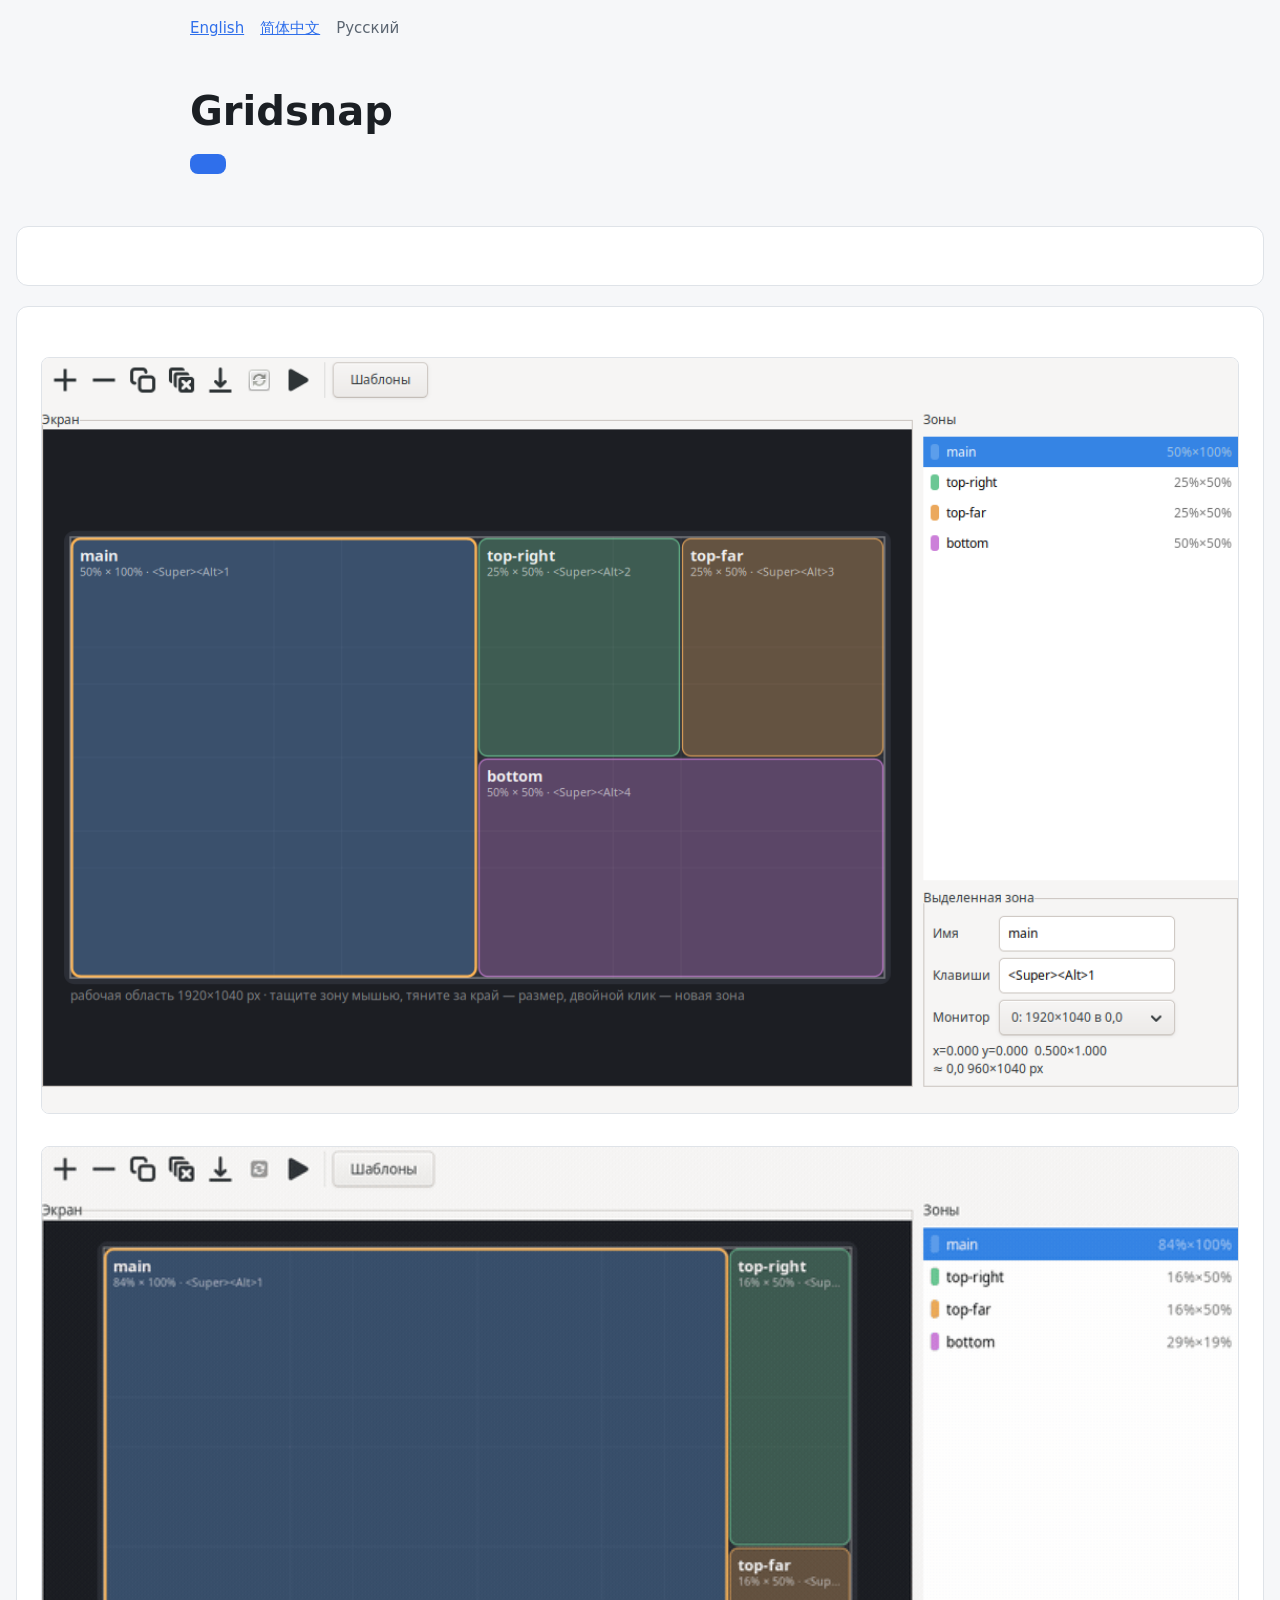
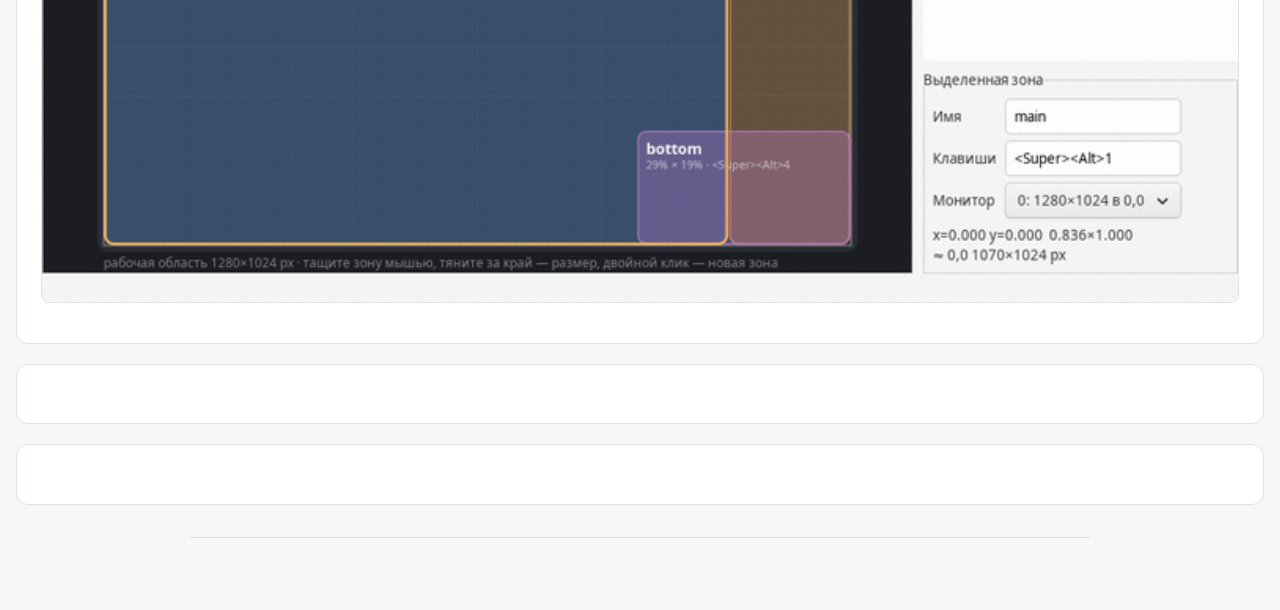
==== site/index.ru.html @ 7f979316 "Зафиксировать каркас трёх языков: README, сайт, тесты и публикация" ====
<!DOCTYPE html>
<html lang="ru">
<head>
<meta charset="utf-8">
<meta name="viewport" content="width=device-width, initial-scale=1">
<title>Gridsnap — зоны окон для Cinnamon (X11)</title>
<meta name="description" content="Визуальный редактор зон и раскладчик окон для Cinnamon на X11: своя сетка, окно в зону по клавише, вкладки в зоне, горячие края, действия.">
<link rel="stylesheet" href="style.css">
</head>
<body>
<nav id="lang" aria-label="Language">
<a href="index.html">English</a>
<a href="index.zh.html">简体中文</a>
<span class="current" aria-current="page">Русский</span>
</nav>
<header id="top">
<h1>Gridsnap</h1>
<p class="tagline"><!-- translate --></p>
<p><a class="button" href="#install"><!-- translate --></a></p>
</header>
<section id="features">
<h2><!-- translate --></h2>
<!-- translate -->
</section>
<section id="screenshots">
<h2><!-- translate --></h2>
<img class="shot" src="assets/editor.png" alt="Редактор сетки">
<img class="shot" src="assets/demo.gif" alt="Редактор ставит окно в зону">
</section>
<section id="install">
<h2><!-- translate --></h2>
<!-- translate -->
</section>
<section id="docs">
<h2><!-- translate --></h2>
<!-- translate -->
</section>
<footer><!-- translate --></footer>
</body>
</html>
---- site/style.css ----
/* Стиль страницы сайта GridSnap: один файл на три языка, без сборки и внешних ресурсов. */
:root {
    --bg: #f6f7f9;
    --card: #ffffff;
    --text: #1b1f24;
    --muted: #5c6672;
    --line: #dfe3e8;
    --accent: #2f6feb;
    --code-bg: #f0f2f5;
}

@media (prefers-color-scheme: dark) {
    :root {
        --bg: #14171c;
        --card: #1b1f26;
        --text: #e7eaee;
        --muted: #a2acb9;
        --line: #2b3138;
        --accent: #6fa1ff;
        --code-bg: #222831;
    }
}

* { box-sizing: border-box; }

body {
    margin: 0;
    padding: 0 16px 64px;
    background: var(--bg);
    color: var(--text);
    font: 16px/1.6 system-ui, -apple-system, "Segoe UI", Roboto, "Noto Sans", sans-serif;
}

main, nav, header, footer { max-width: 900px; margin: 0 auto; }

nav#lang {
    display: flex;
    gap: 16px;
    padding: 16px 0;
    font-size: 15px;
}

nav#lang .current { color: var(--muted); }

header#top { padding: 32px 0 8px; }

h1 { font-size: 40px; line-height: 1.15; margin: 0 0 8px; }

.tagline { font-size: 20px; color: var(--muted); margin: 0 0 20px; }

.button {
    display: inline-block;
    padding: 10px 18px;
    border-radius: 8px;
    background: var(--accent);
    color: #fff;
    text-decoration: none;
    font-weight: 600;
}

section {
    background: var(--card);
    border: 1px solid var(--line);
    border-radius: 12px;
    padding: 20px 24px;
    margin: 20px 0;
}

section h2 { margin-top: 0; font-size: 22px; }

ul { padding-left: 22px; }

li { margin: 6px 0; }

a { color: var(--accent); }

.shot { width: 100%; border: 1px solid var(--line); border-radius: 8px; margin: 12px 0; }

pre {
    background: var(--code-bg);
    border-radius: 8px;
    padding: 12px 14px;
    overflow-x: auto;
}

code { font-family: ui-monospace, SFMono-Regular, Menlo, Consolas, monospace; font-size: 14px; }

footer {
    color: var(--muted);
    font-size: 14px;
    padding-top: 8px;
    border-top: 1px solid var(--line);
    margin-top: 32px;
}
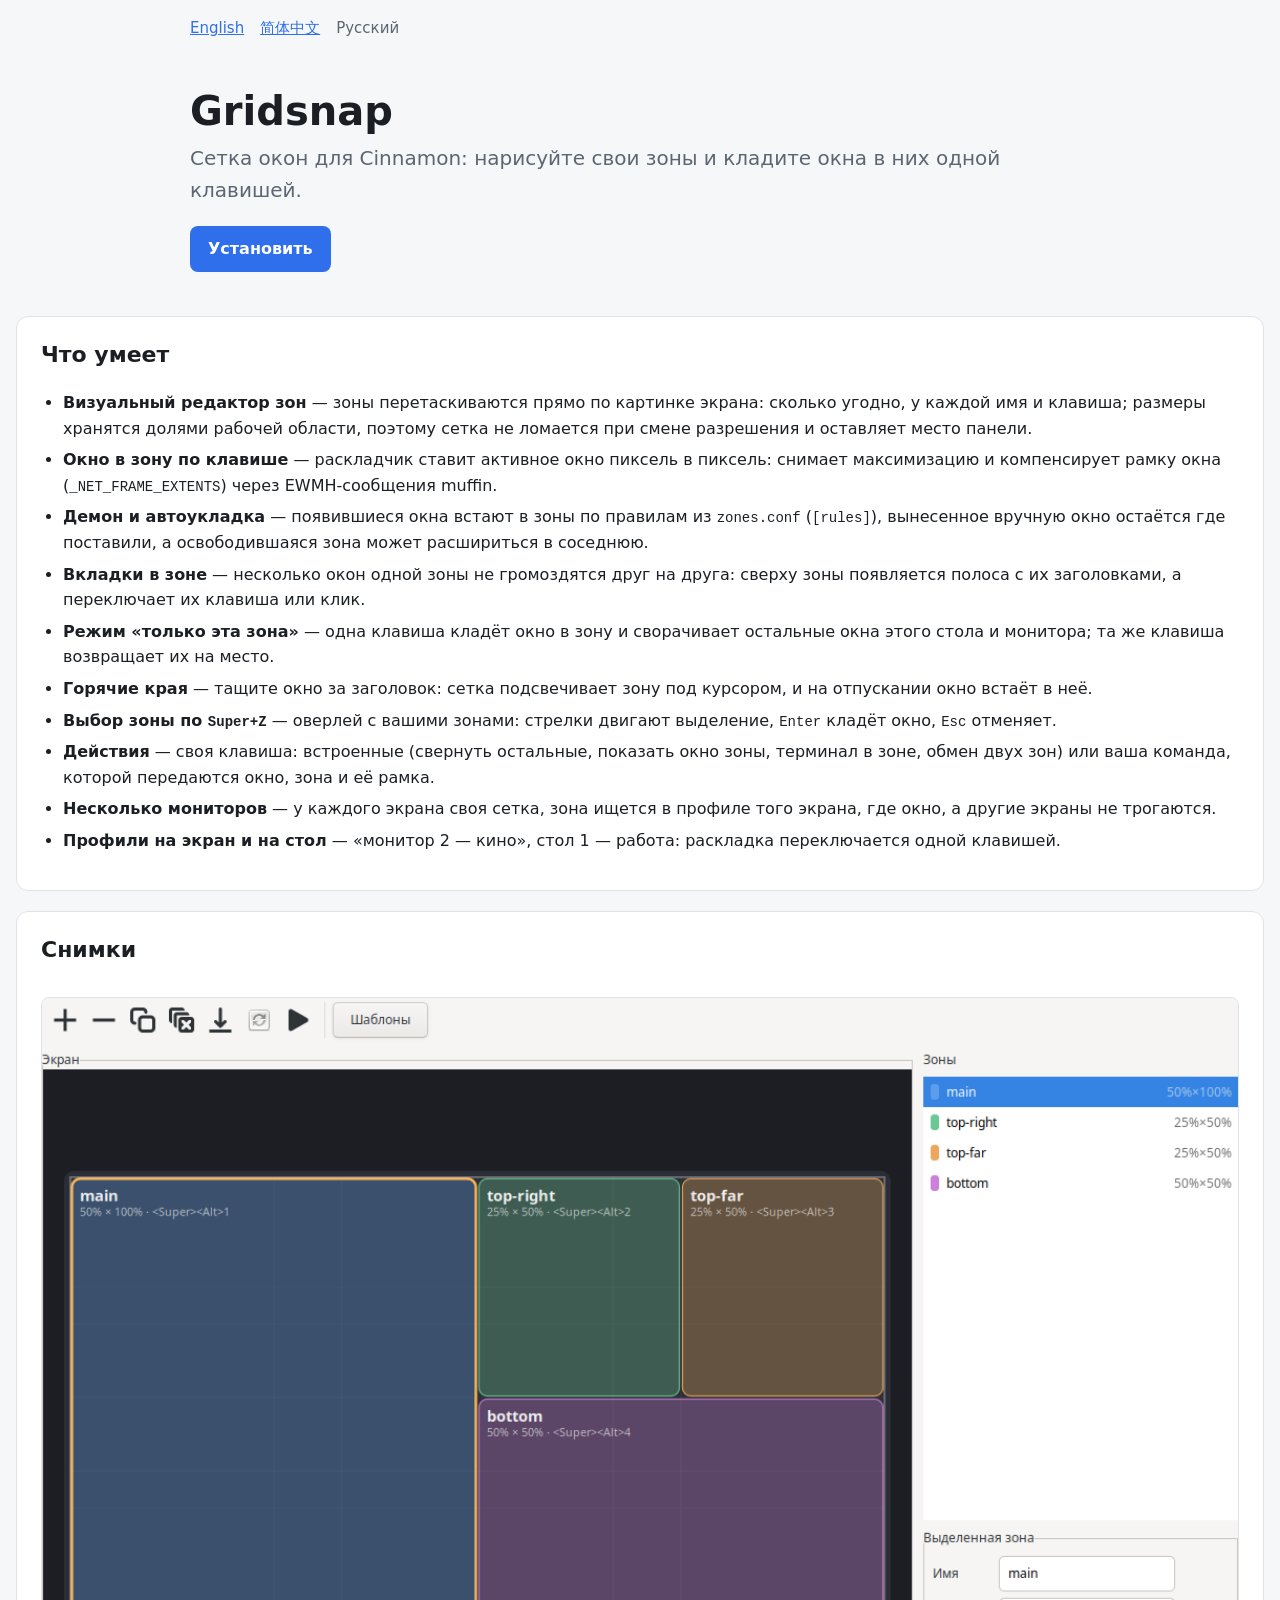
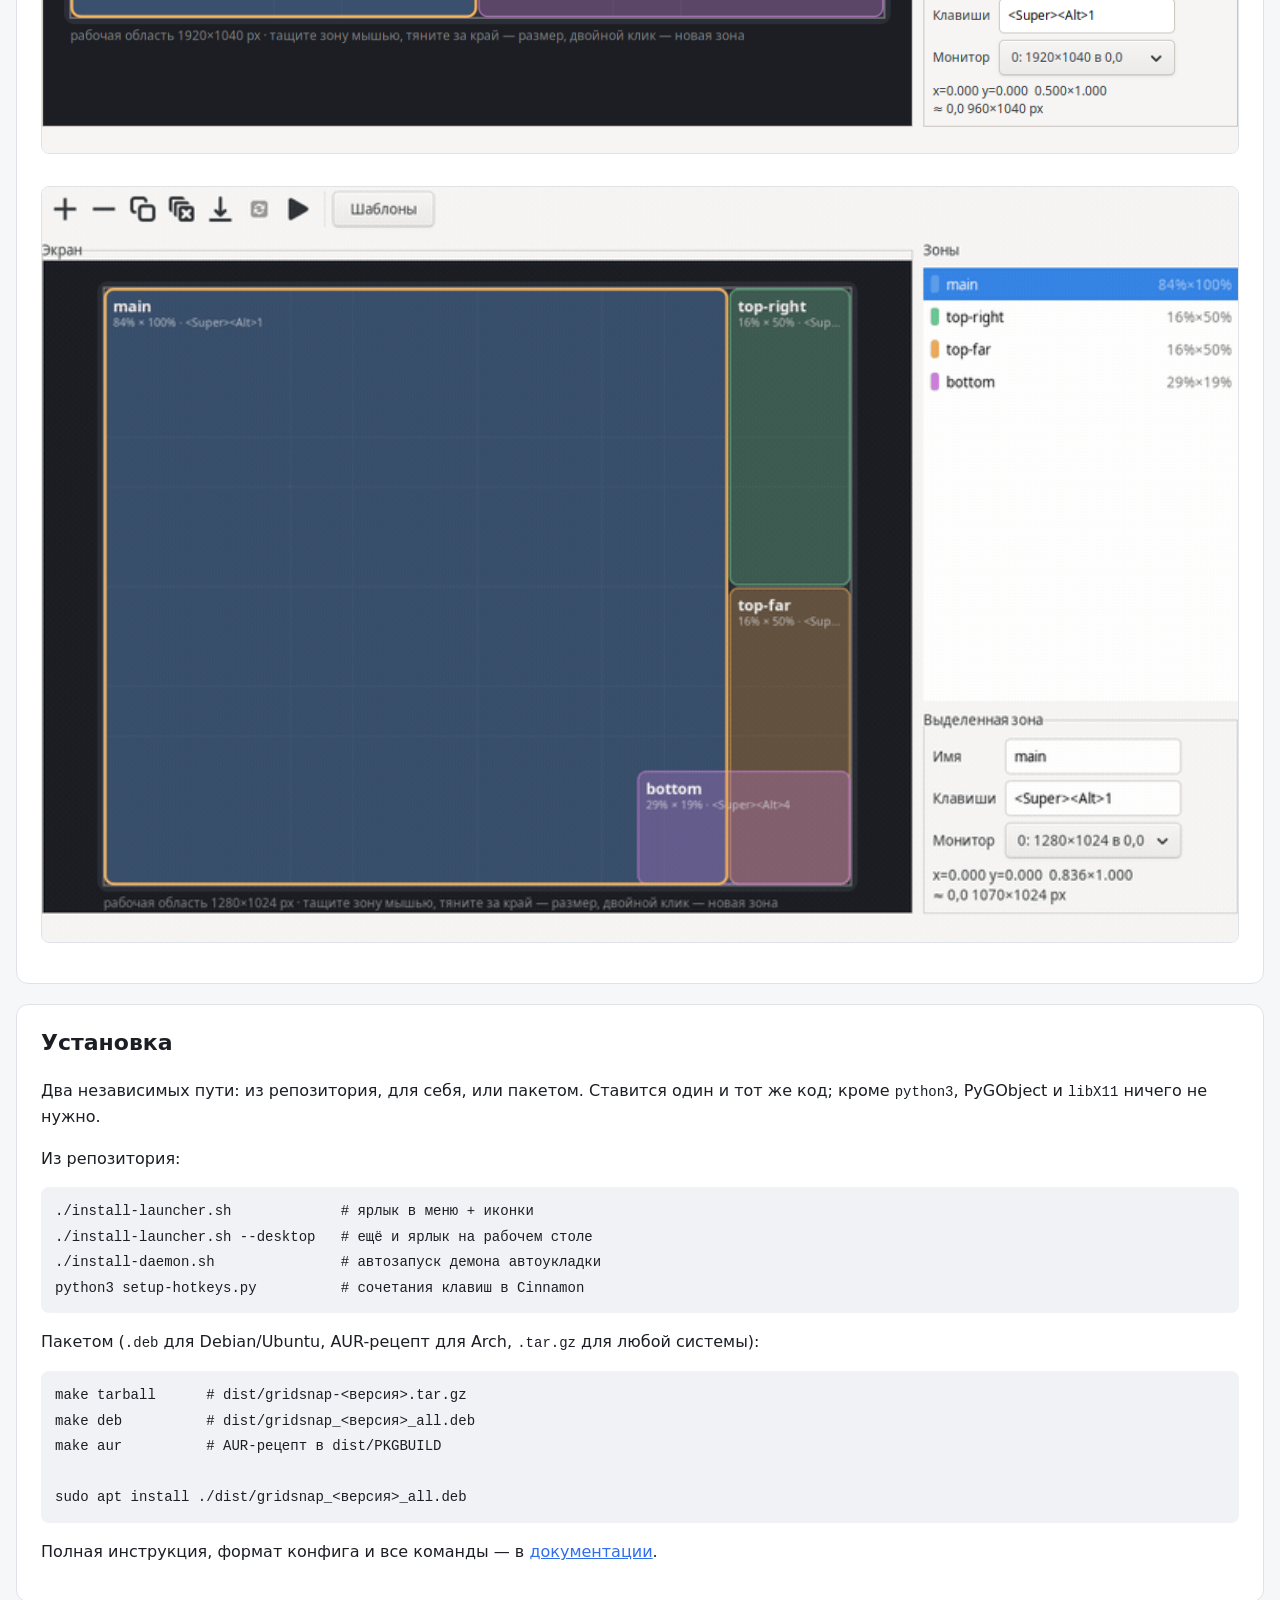
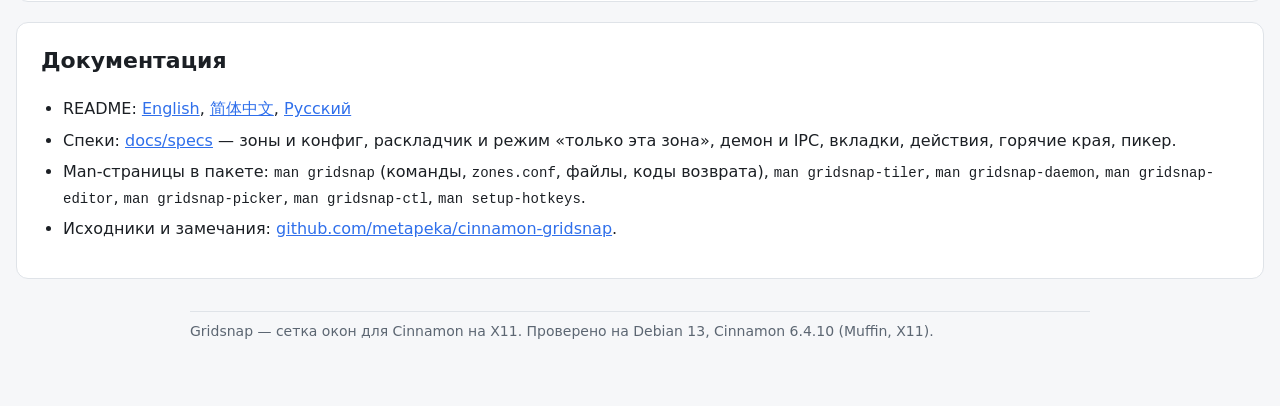
==== commit 05fd1b69: "Заполнить русскую страницу сайта" ====
--- a/site/index.ru.html
+++ b/site/index.ru.html
@@ -8,33 +8,66 @@
 <link rel="stylesheet" href="style.css">
 </head>
 <body>
-<nav id="lang" aria-label="Language">
+<nav id="lang" aria-label="Язык">
 <a href="index.html">English</a>
 <a href="index.zh.html">简体中文</a>
 <span class="current" aria-current="page">Русский</span>
 </nav>
 <header id="top">
 <h1>Gridsnap</h1>
-<p class="tagline"><!-- translate --></p>
-<p><a class="button" href="#install"><!-- translate --></a></p>
+<p class="tagline">Сетка окон для Cinnamon: нарисуйте свои зоны и кладите окна в них одной клавишей.</p>
+<p><a class="button" href="#install">Установить</a></p>
 </header>
 <section id="features">
-<h2><!-- translate --></h2>
-<!-- translate -->
+<h2>Что умеет</h2>
+<ul>
+<li><strong>Визуальный редактор зон</strong> — зоны перетаскиваются прямо по картинке экрана: сколько угодно, у каждой имя и клавиша; размеры хранятся долями рабочей области, поэтому сетка не ломается при смене разрешения и оставляет место панели.</li>
+<li><strong>Окно в зону по клавише</strong> — раскладчик ставит активное окно пиксель в пиксель: снимает максимизацию и компенсирует рамку окна (<code>_NET_FRAME_EXTENTS</code>) через EWMH-сообщения muffin.</li>
+<li><strong>Демон и автоукладка</strong> — появившиеся окна встают в зоны по правилам из <code>zones.conf</code> (<code>[rules]</code>), вынесенное вручную окно остаётся где поставили, а освободившаяся зона может расшириться в соседнюю.</li>
+<li><strong>Вкладки в зоне</strong> — несколько окон одной зоны не громоздятся друг на друга: сверху зоны появляется полоса с их заголовками, а переключает их клавиша или клик.</li>
+<li><strong>Режим «только эта зона»</strong> — одна клавиша кладёт окно в зону и сворачивает остальные окна этого стола и монитора; та же клавиша возвращает их на место.</li>
+<li><strong>Горячие края</strong> — тащите окно за заголовок: сетка подсвечивает зону под курсором, и на отпускании окно встаёт в неё.</li>
+<li><strong>Выбор зоны по <code>Super+Z</code></strong> — оверлей с вашими зонами: стрелки двигают выделение, <code>Enter</code> кладёт окно, <code>Esc</code> отменяет.</li>
+<li><strong>Действия</strong> — своя клавиша: встроенные (свернуть остальные, показать окно зоны, терминал в зоне, обмен двух зон) или ваша команда, которой передаются окно, зона и её рамка.</li>
+<li><strong>Несколько мониторов</strong> — у каждого экрана своя сетка, зона ищется в профиле того экрана, где окно, а другие экраны не трогаются.</li>
+<li><strong>Профили на экран и на стол</strong> — «монитор 2 — кино», стол 1 — работа: раскладка переключается одной клавишей.</li>
+</ul>
 </section>
 <section id="screenshots">
-<h2><!-- translate --></h2>
-<img class="shot" src="assets/editor.png" alt="Редактор сетки">
+<h2>Снимки</h2>
+<img class="shot" src="assets/editor.png" alt="Редактор зон: экран с зонами и список зон справа">
 <img class="shot" src="assets/demo.gif" alt="Редактор ставит окно в зону">
 </section>
 <section id="install">
-<h2><!-- translate --></h2>
-<!-- translate -->
+<h2>Установка</h2>
+<p>Два независимых пути: из репозитория, для себя, или пакетом. Ставится один и тот же код; кроме <code>python3</code>, PyGObject и <code>libX11</code> ничего не нужно.</p>
+<p>Из репозитория:</p>
+<pre><code>./install-launcher.sh             # ярлык в меню + иконки
+./install-launcher.sh --desktop   # ещё и ярлык на рабочем столе
+./install-daemon.sh               # автозапуск демона автоукладки
+python3 setup-hotkeys.py          # сочетания клавиш в Cinnamon</code></pre>
+<p>Пакетом (<code>.deb</code> для Debian/Ubuntu, AUR-рецепт для Arch, <code>.tar.gz</code> для любой системы):</p>
+<pre><code>make tarball      # dist/gridsnap-&lt;версия&gt;.tar.gz
+make deb          # dist/gridsnap_&lt;версия&gt;_all.deb
+make aur          # AUR-рецепт в dist/PKGBUILD
+
+sudo apt install ./dist/gridsnap_&lt;версия&gt;_all.deb</code></pre>
+<p>Полная инструкция, формат конфига и все команды — в <a href="#docs">документации</a>.</p>
 </section>
 <section id="docs">
-<h2><!-- translate --></h2>
-<!-- translate -->
+<h2>Документация</h2>
+<ul>
+<li>README: <a href="https://github.com/metapeka/cinnamon-gridsnap/blob/main/README.md">English</a>,
+<a href="https://github.com/metapeka/cinnamon-gridsnap/blob/main/README.zh.md">简体中文</a>,
+<a href="https://github.com/metapeka/cinnamon-gridsnap/blob/main/README.ru.md">Русский</a></li>
+<li>Спеки: <a href="https://github.com/metapeka/cinnamon-gridsnap/tree/main/docs/specs">docs/specs</a> —
+зоны и конфиг, раскладчик и режим «только эта зона», демон и IPC, вкладки, действия, горячие края, пикер.</li>
+<li>Man-страницы в пакете: <code>man gridsnap</code> (команды, <code>zones.conf</code>, файлы, коды возврата),
+<code>man gridsnap-tiler</code>, <code>man gridsnap-daemon</code>, <code>man gridsnap-editor</code>,
+<code>man gridsnap-picker</code>, <code>man gridsnap-ctl</code>, <code>man setup-hotkeys</code>.</li>
+<li>Исходники и замечания: <a href="https://github.com/metapeka/cinnamon-gridsnap">github.com/metapeka/cinnamon-gridsnap</a>.</li>
+</ul>
 </section>
-<footer><!-- translate --></footer>
+<footer>Gridsnap — сетка окон для Cinnamon на X11. Проверено на Debian 13, Cinnamon 6.4.10 (Muffin, X11).</footer>
 </body>
 </html>
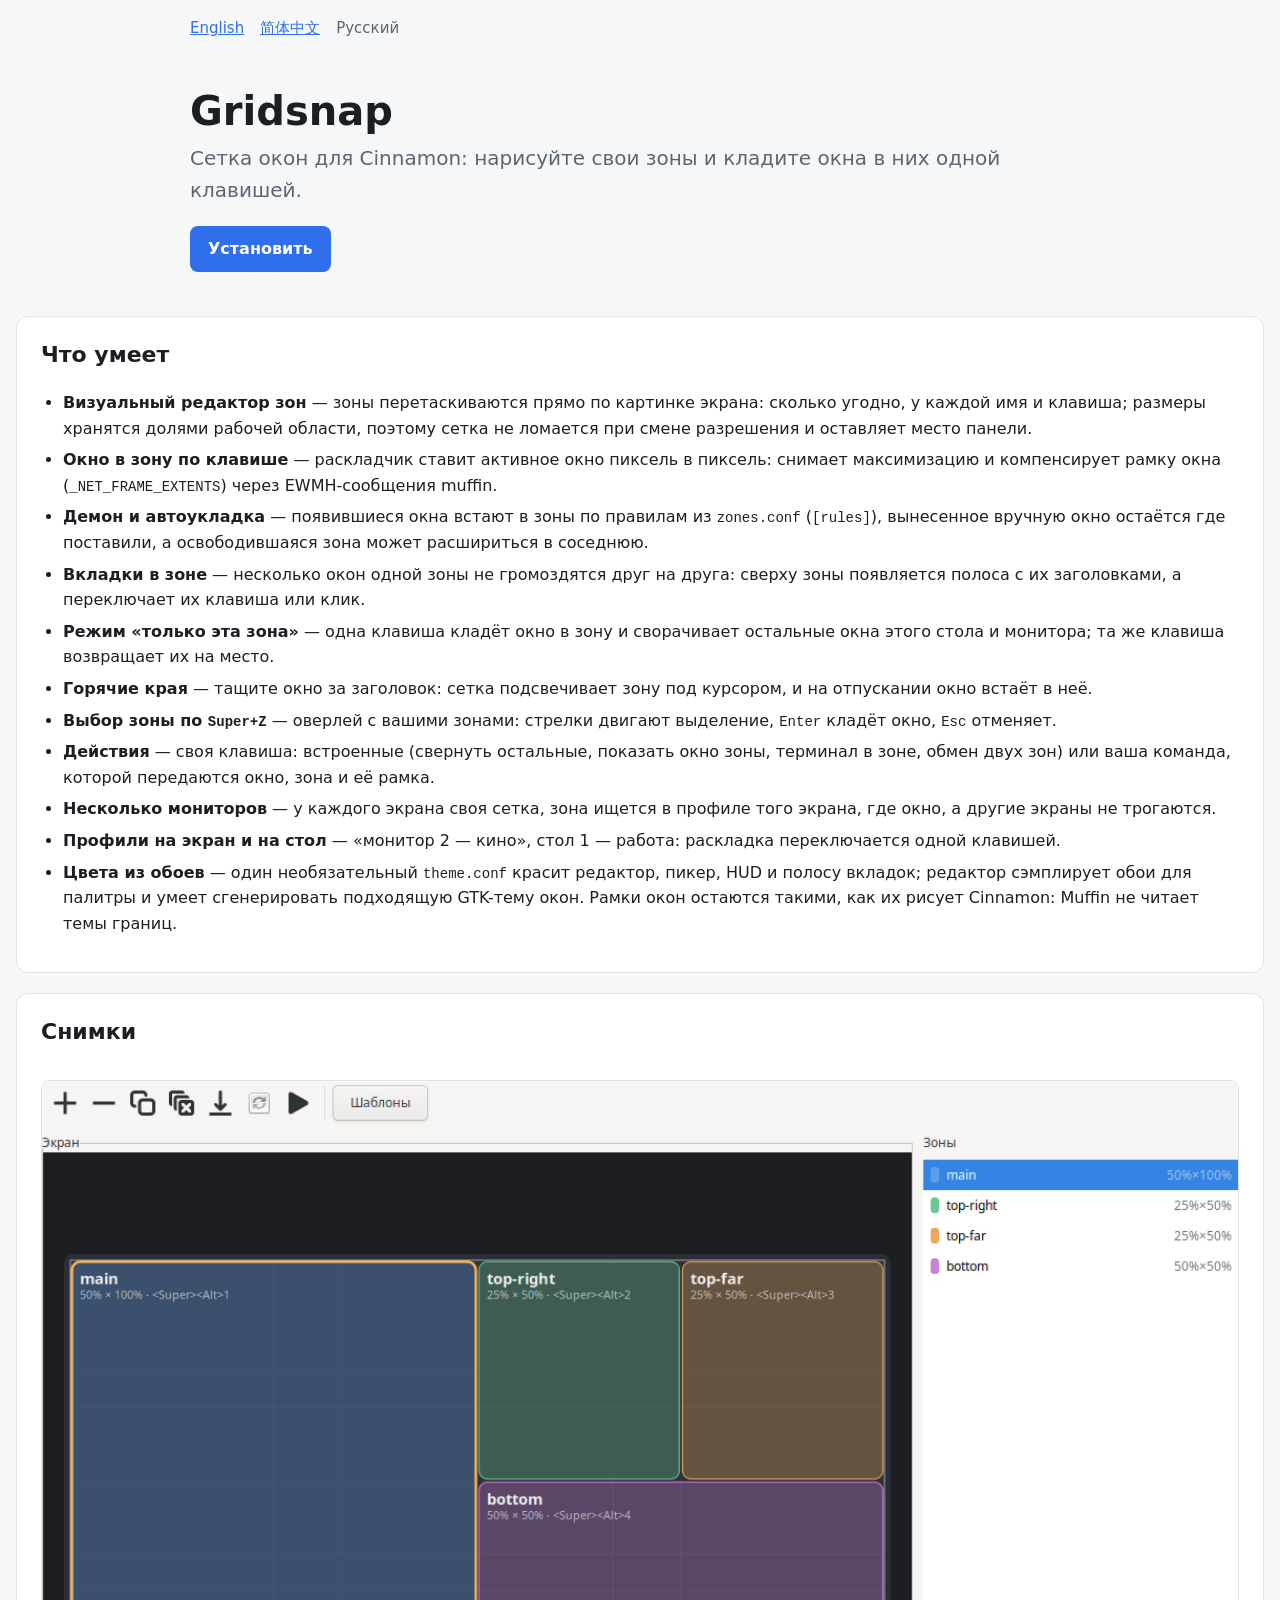
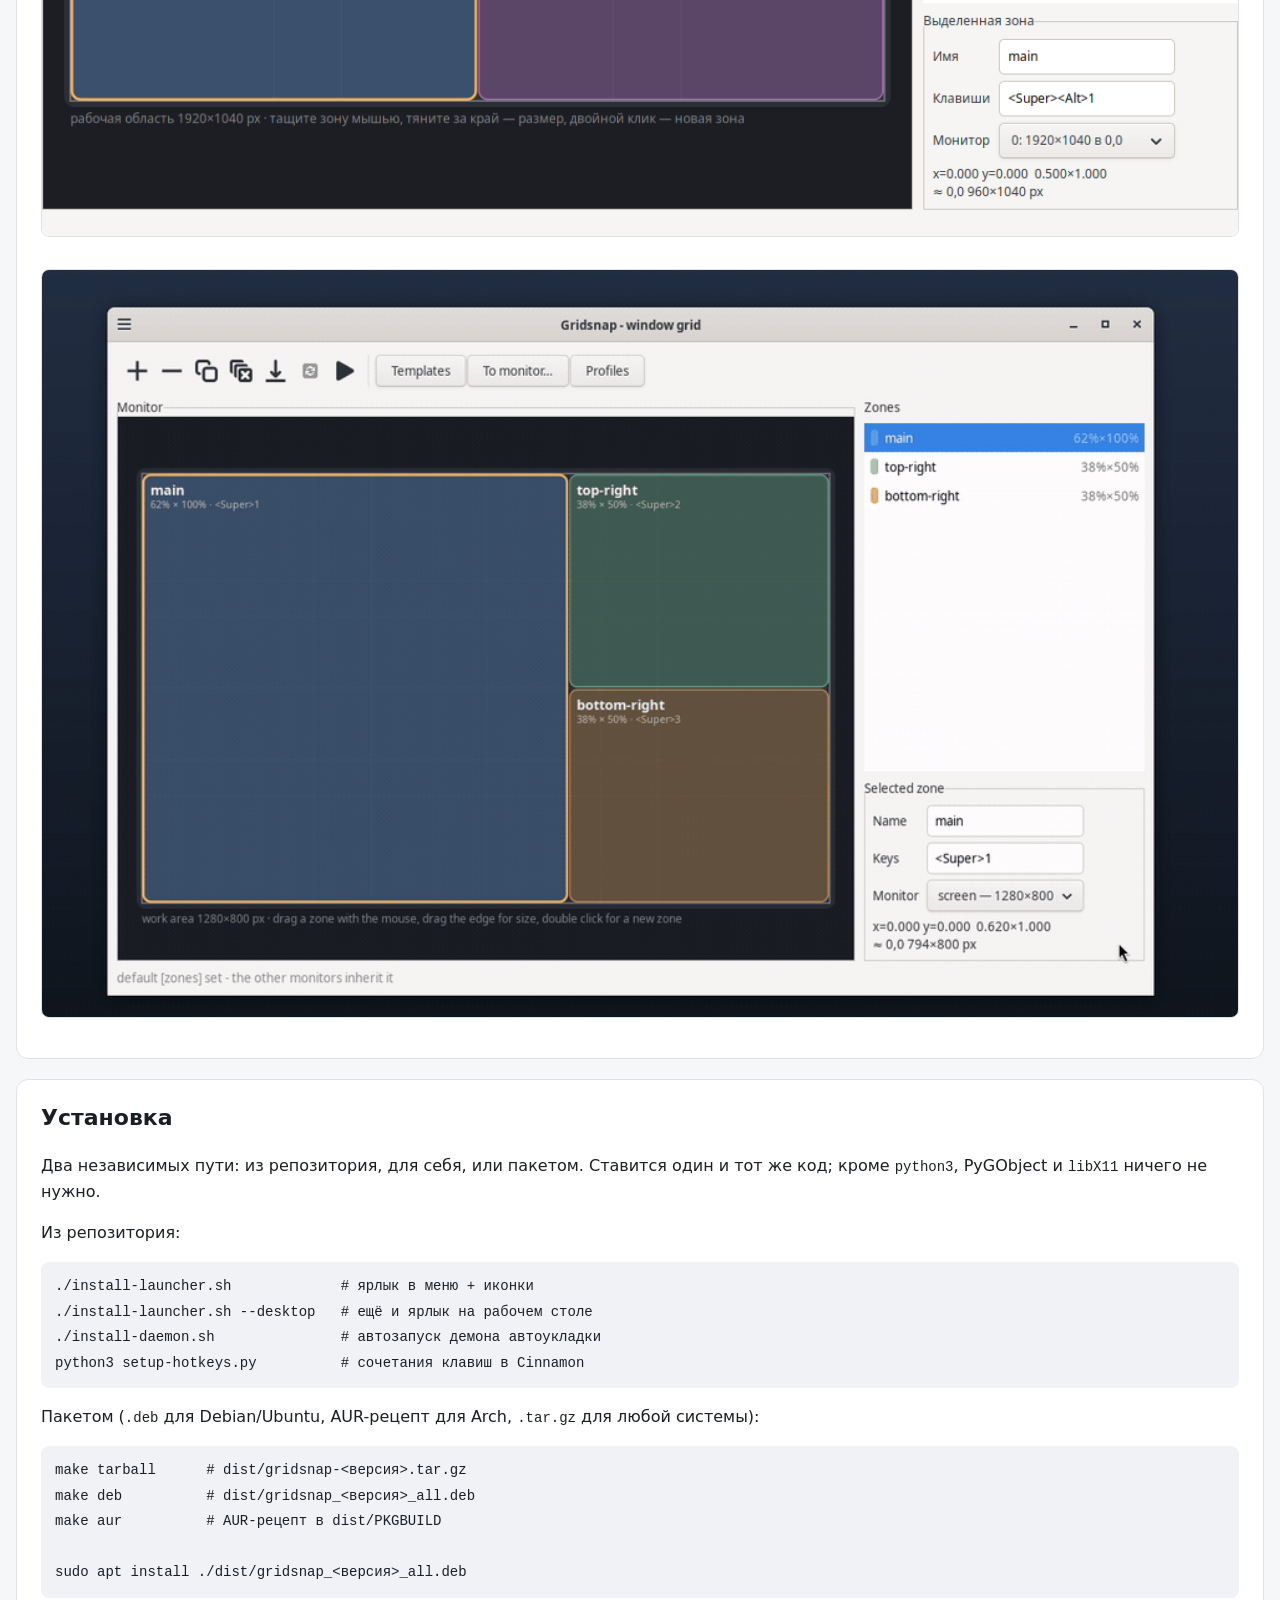
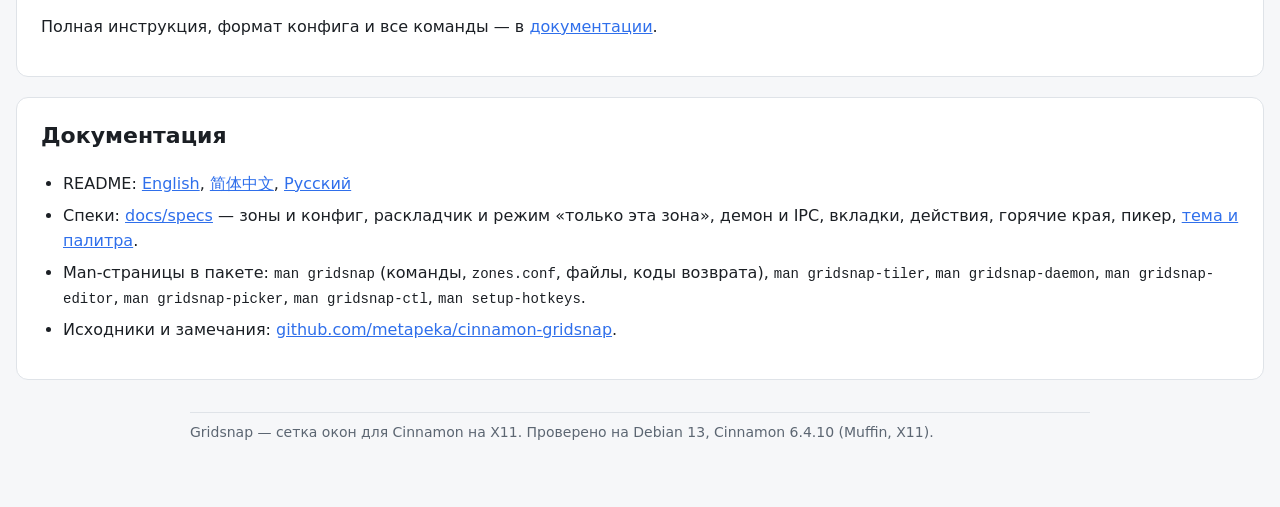
==== commit 7f8201d3: "Bring the documents up to the theme track" ====
--- a/site/index.ru.html
+++ b/site/index.ru.html
@@ -31,6 +31,7 @@
 <li><strong>Действия</strong> — своя клавиша: встроенные (свернуть остальные, показать окно зоны, терминал в зоне, обмен двух зон) или ваша команда, которой передаются окно, зона и её рамка.</li>
 <li><strong>Несколько мониторов</strong> — у каждого экрана своя сетка, зона ищется в профиле того экрана, где окно, а другие экраны не трогаются.</li>
 <li><strong>Профили на экран и на стол</strong> — «монитор 2 — кино», стол 1 — работа: раскладка переключается одной клавишей.</li>
+<li><strong>Цвета из обоев</strong> — один необязательный <code>theme.conf</code> красит редактор, пикер, HUD и полосу вкладок; редактор сэмплирует обои для палитры и умеет сгенерировать подходящую GTK-тему окон. Рамки окон остаются такими, как их рисует Cinnamon: Muffin не читает темы границ.</li>
 </ul>
 </section>
 <section id="screenshots">
@@ -61,7 +62,8 @@
 <a href="https://github.com/metapeka/cinnamon-gridsnap/blob/main/README.zh.md">简体中文</a>,
 <a href="https://github.com/metapeka/cinnamon-gridsnap/blob/main/README.ru.md">Русский</a></li>
 <li>Спеки: <a href="https://github.com/metapeka/cinnamon-gridsnap/tree/main/docs/specs">docs/specs</a> —
-зоны и конфиг, раскладчик и режим «только эта зона», демон и IPC, вкладки, действия, горячие края, пикер.</li>
+зоны и конфиг, раскладчик и режим «только эта зона», демон и IPC, вкладки, действия, горячие края,
+пикер, <a href="https://github.com/metapeka/cinnamon-gridsnap/blob/main/docs/specs/theme.md">тема и палитра</a>.</li>
 <li>Man-страницы в пакете: <code>man gridsnap</code> (команды, <code>zones.conf</code>, файлы, коды возврата),
 <code>man gridsnap-tiler</code>, <code>man gridsnap-daemon</code>, <code>man gridsnap-editor</code>,
 <code>man gridsnap-picker</code>, <code>man gridsnap-ctl</code>, <code>man setup-hotkeys</code>.</li>
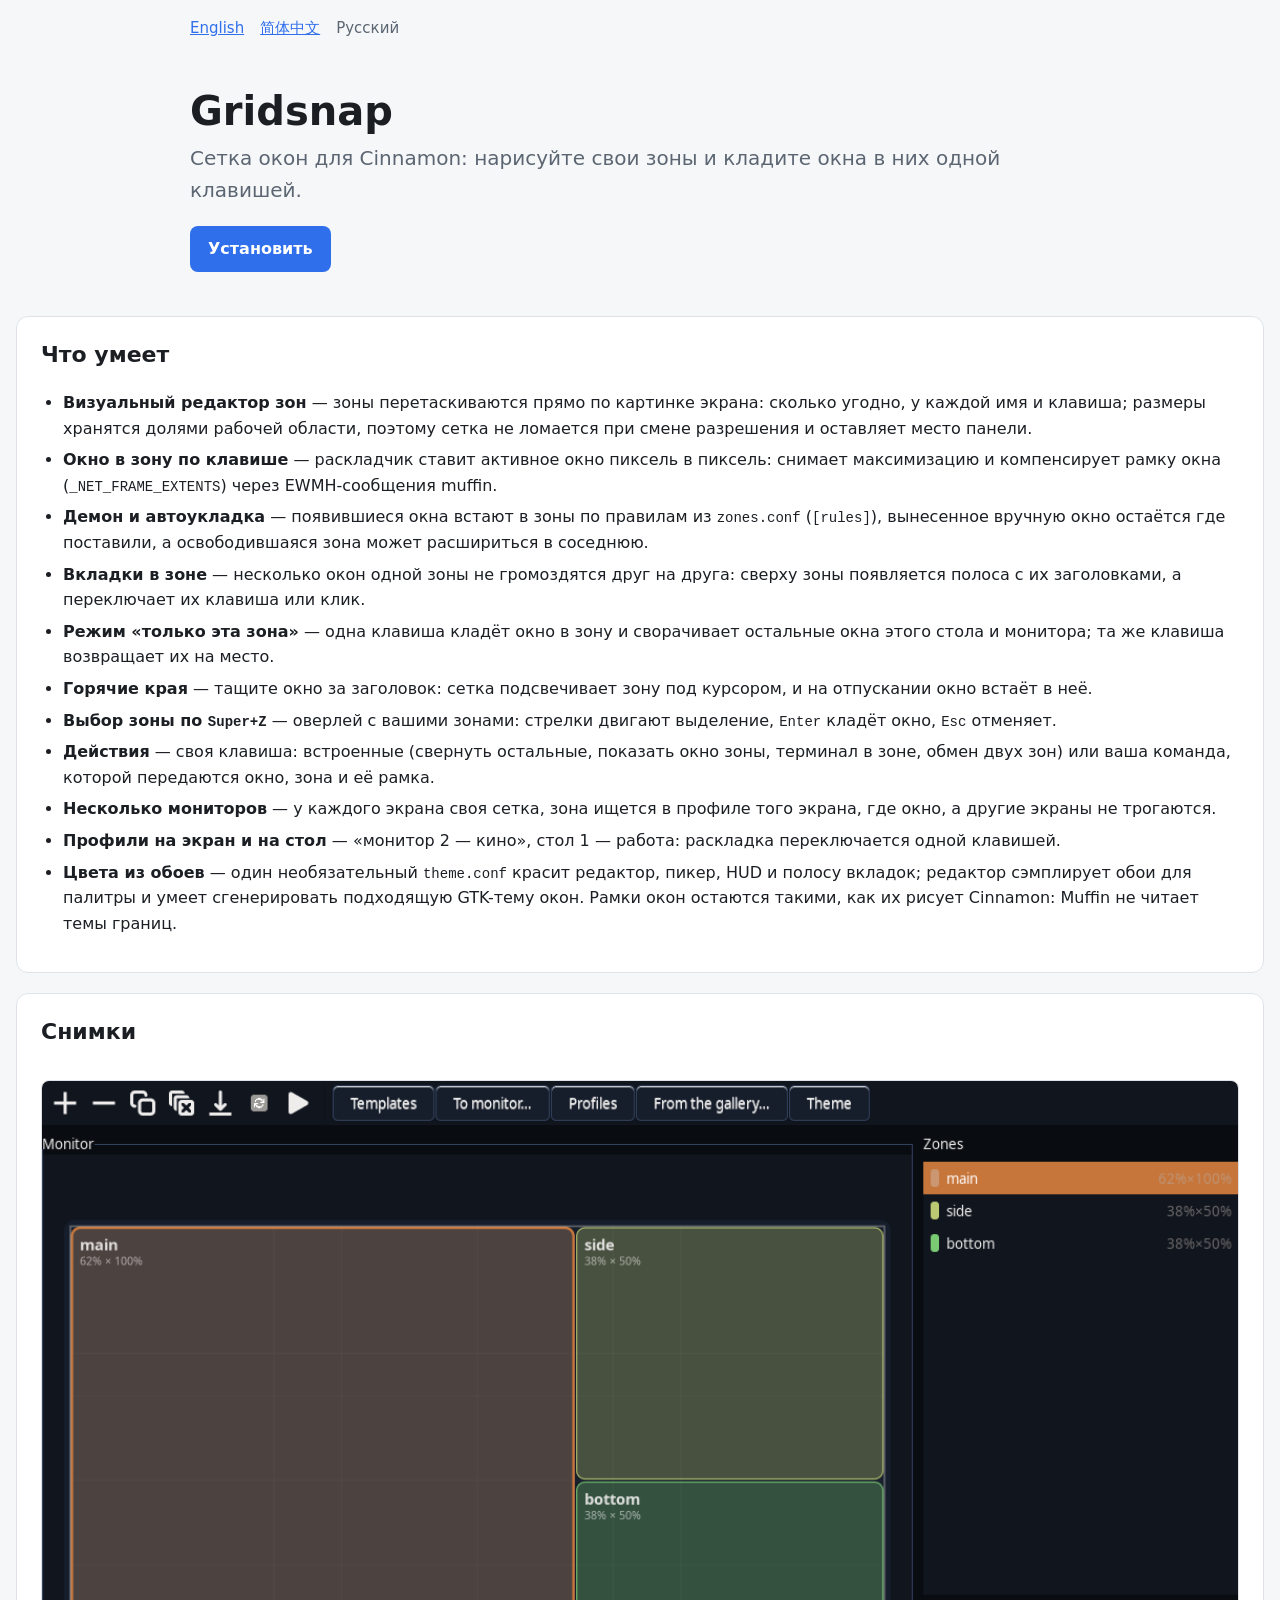
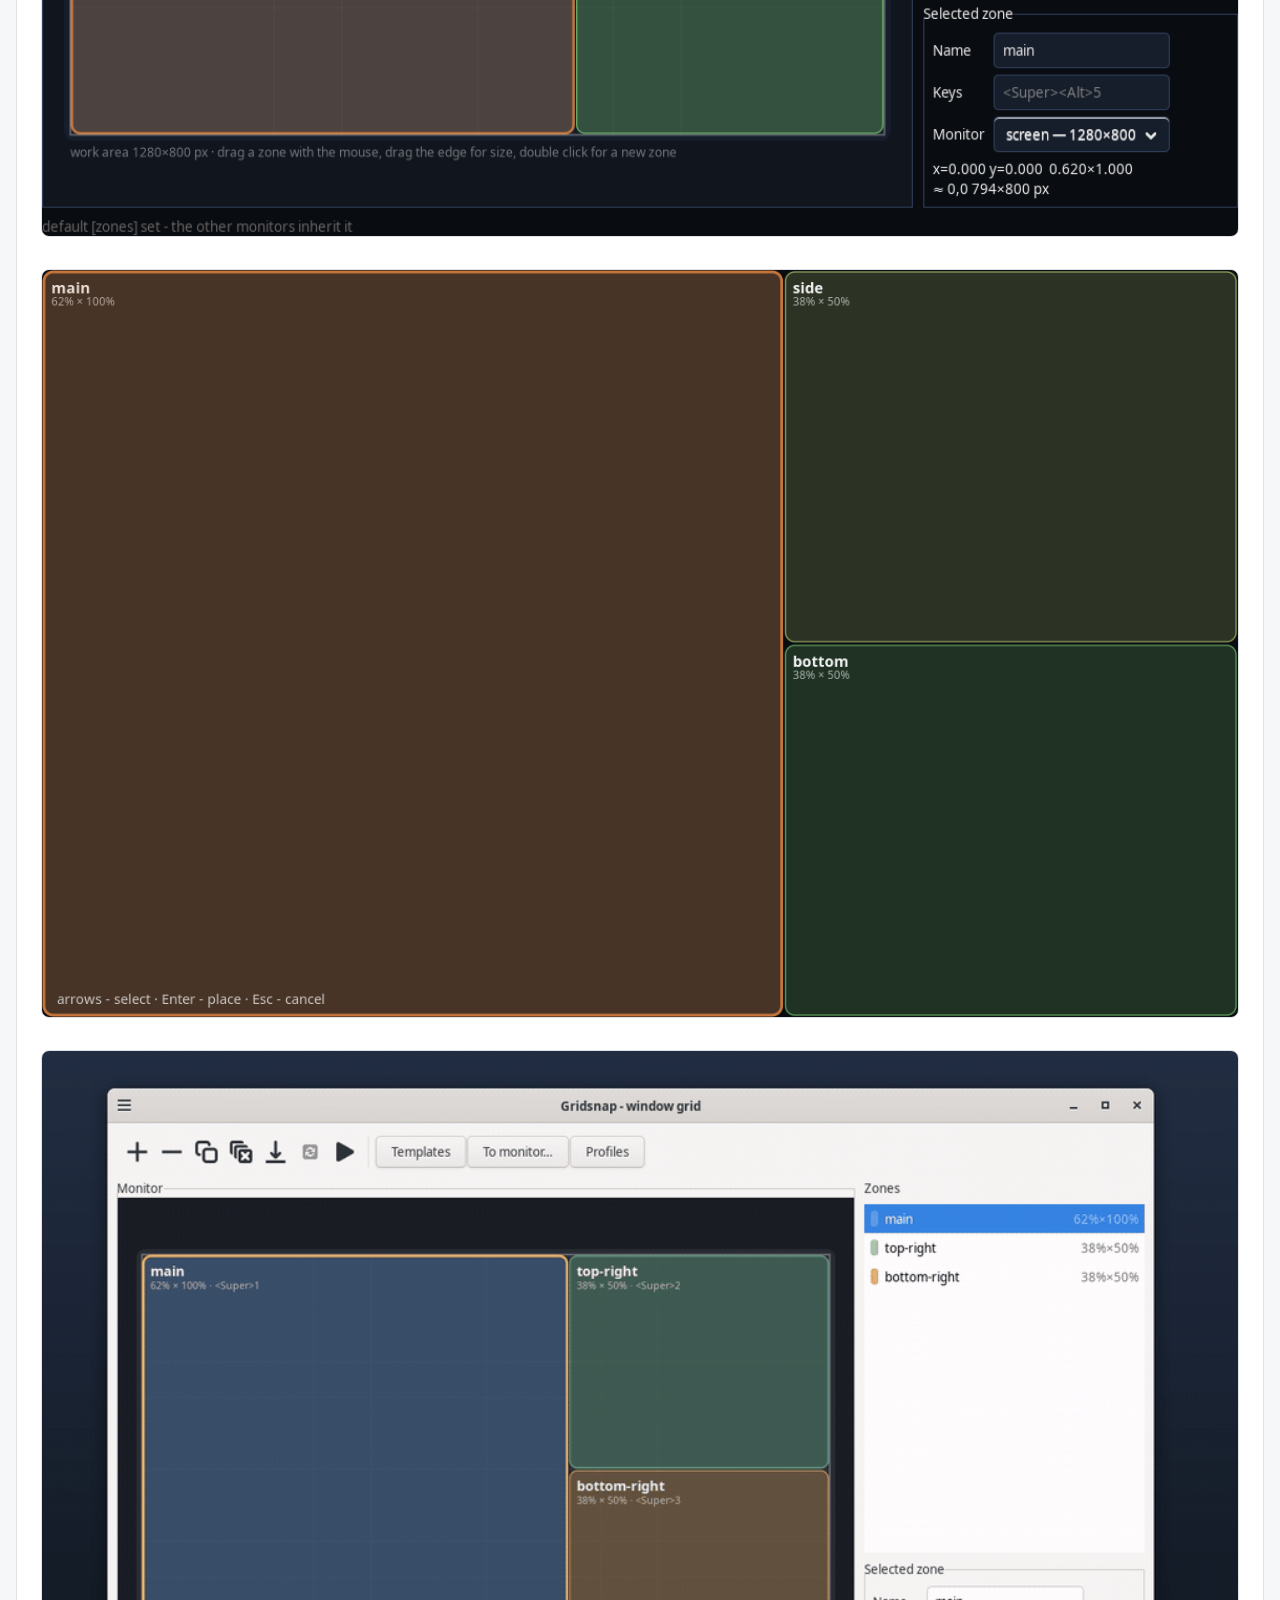
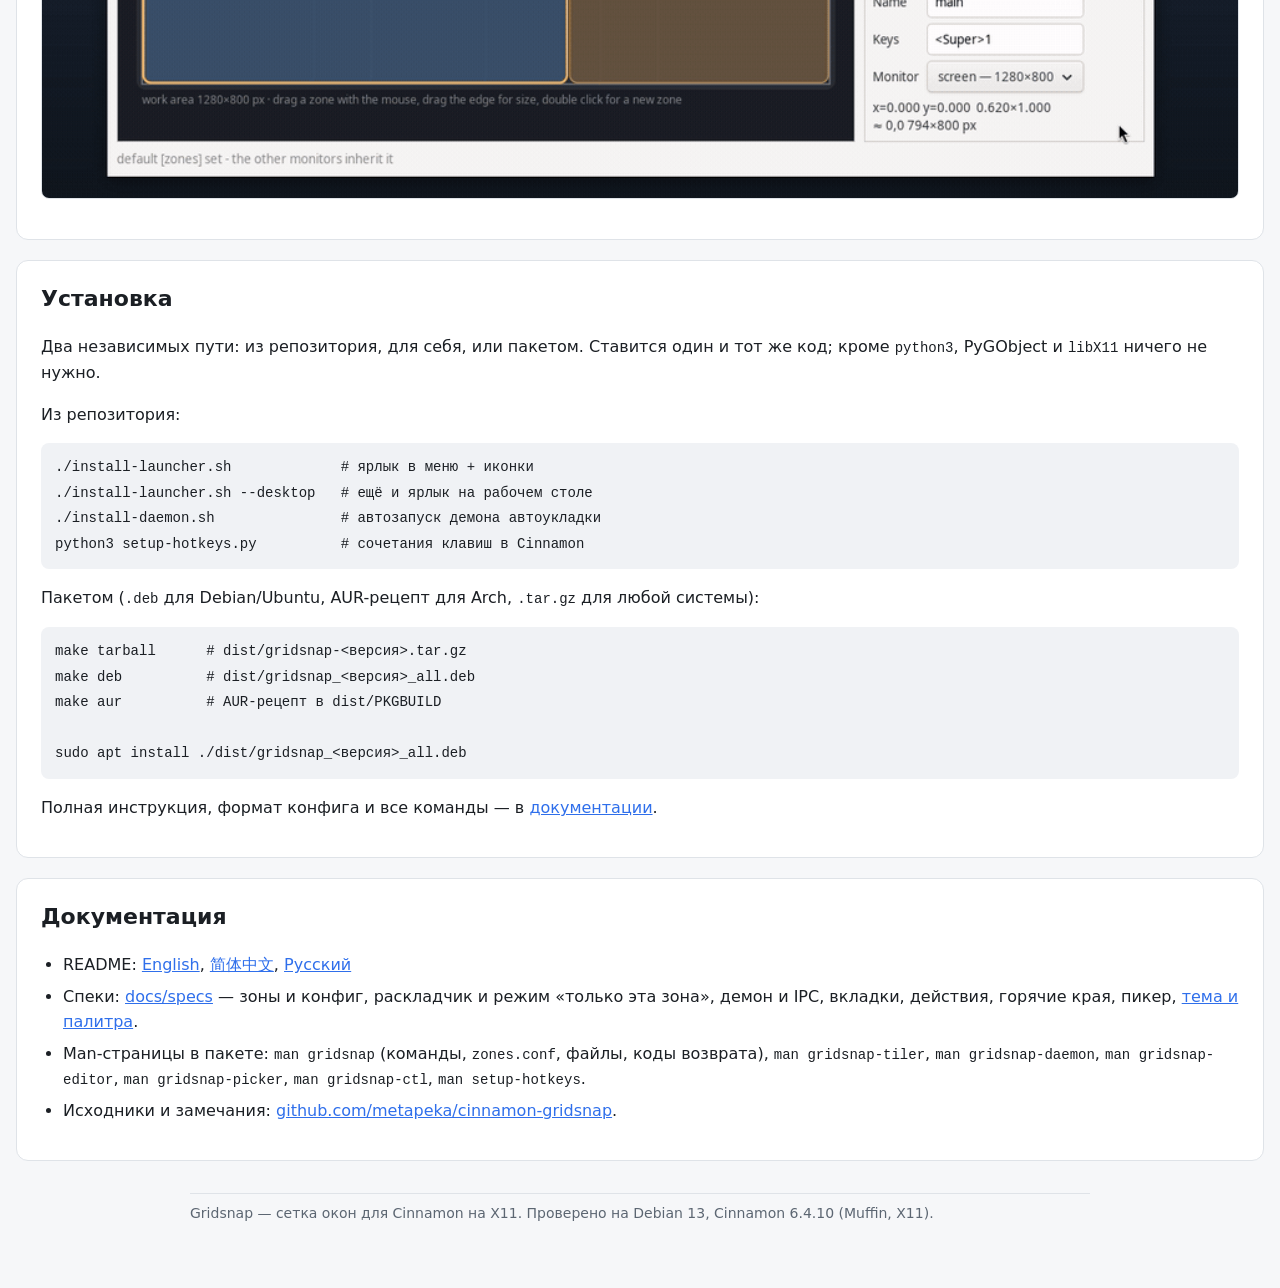
==== commit 3d61d20b: "Render the README and site screenshots from a script - Add tools/shoot-screens.sh: own pinned Xvfb :" ====
--- a/site/index.ru.html
+++ b/site/index.ru.html
@@ -37,6 +37,7 @@
 <section id="screenshots">
 <h2>Снимки</h2>
 <img class="shot" src="assets/editor.png" alt="Редактор зон: экран с зонами и список зон справа">
+<img class="shot" src="assets/picker.png" alt="Оверлей выбора зоны: сетка с подсвеченной выбранной зоной">
 <img class="shot" src="assets/demo.gif" alt="Редактор ставит окно в зону">
 </section>
 <section id="install">
